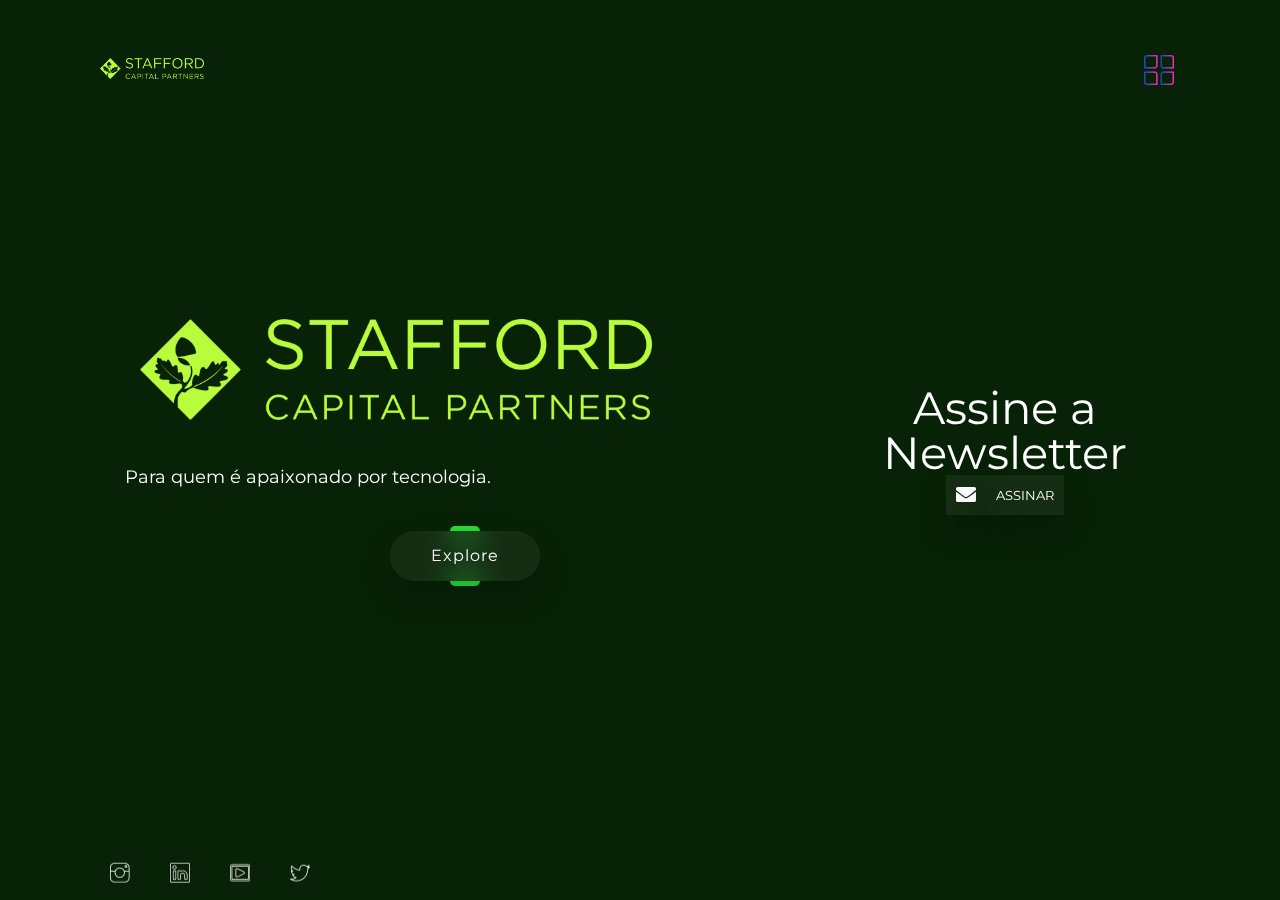
==== index.html @ c1669920 "initial commit" ====
<!DOCTYPE html>
<html>
    <head>
        <meta charset="utf-8">
        <title>Ubii</title>

        <link rel="stylesheet" type="text/css" href="./css/reset.css">
        <link rel="stylesheet" type="text/css" href="./css/style.css">
        <link rel="stylesheet" href="https://use.fontawesome.com/releases/v5.5.0/css/all.css">
        <link rel="preconnect" href="https://fonts.googleapis.com">
        <link rel="preconnect" href="https://fonts.gstatic.com" crossorigin>
        <link href="https://fonts.googleapis.com/css2?family=Dancing+Script&display=swap" rel="stylesheet">
        <link rel="preconnect" href="https://fonts.googleapis.com">
        <link rel="preconnect" href="https://fonts.gstatic.com" crossorigin>
        <link href="https://fonts.googleapis.com/css2?family=Montserrat:ital,wght@1,300&display=swap" rel="stylesheet">

    </head>

    <body>
      
        <section class="showcase">
            <header>
                <h1 class="logo"><a href="./index.html"><img src="./imagens/Stafford+logo-LIME.png"></a></h1>
                <div class="toggle" ></div>
            </header>

              <video class="videobackground" src="./video/redBlackBackground.mp4" muted loop autoplay type="video/mp4"></video>
              
               <div class="overlay"></div>

               <main>

                   <section class="site-title">

                    <div class="text">
                        <div class="site-background">
                            <img class="logogrande" src="./imagens/Stafford+logo-LIME.png">
                            <p class="informacao">Para quem é apaixonado por tecnologia.</p>
                        </div>
                        <div class="container">
                            <div class="btn"><a href="./blog.html">Explore</a></div>
                        </div>
                    </div>

                   
                                   
                   </section>

               </main>            

                <ul class="social">
                    <li><a href="#"><img src="./imagens/intagram.png" alt=""></a></li>
                    <li><a href="#"><img src="./imagens/linkedin.png" alt=""></a></li>
                    <li><a href="#"><img src="./imagens/youtube.png" alt=""></a></li>
                    <li><a href="#"><img src="./imagens/twitter.png" alt=""></a></li>
                </ul>

                <div class="newsletter">
                    <form action="">
                        <h1>Assine a Newsletter</h1>
                        <div class="email-box">
                            <i class="fas fa-envelope"></i>
                            <input class="tbox" type="email" name="" value="" placeholder="Insira seu e-mail">
                            <button class="btn2" type="button" name="button">Assinar</button>

                        </div>
                    </form>
                </div>
            </section>

        

        <div class="menu">
            
                <a href="./index.html">
                    <span></span>
                    <span></span>
                    <span></span>
                    <span></span>                    
                Inicio
                </a>

                <a href="./blog.html">
                    <span></span>
                    <span></span>
                    <span></span>
                    <span></span>
                Blog
                </a>

                <a href="./sobre.html">
                    <span></span>
                    <span></span>
                    <span></span>
                    <span></span>
                Sobre
                </a>

                <a href="./contato.html">
                    <span></span>
                    <span></span>
                    <span></span>
                    <span></span>
                Contato
            </a>
    

            <script src="./js/menu.js"></script>
    
            
        </div>


    </body>

</html>
---- css/style.css ----
@import url('https://fonts.googleapis.com/css2?family=Dancing+Script:wght@400;500;700&family=Libre+Baskerville:wght@700&family=Poppins:ital,wght@0,300;0,400;1,200;1,500;1,600&display=swap');


:root {
    /*theme font-family*/
    --Montserrat: 'Montserrat', sans-serif;
    
}

/* -- Global Class -- */


* {
    box-sizing: border-box;
    margin: 0;
    padding: 0;
    font-family: var(--Montserrat);
    background-image: url();
}

header {
    position: absolute;
    top: 0;
    left: 0;
    width: 100%;
    padding: 40px 100px;
    z-index: 1000;
    display: flex;
    justify-content: space-between;
    align-items: center;
}

.logo img {
    width: 10%;
}

header .logo {
    cursor: pointer;
}

.toggle {
    position: relative;
    width: 60px;
    height: 60px;
    background: url(../imagens/menu.png);
    background-repeat:no-repeat;
    background-size: 30px;
    background-position: center;
    cursor: pointer;
}

.toggle.active{
    background: url(../imagens/close.png);
    background-repeat:no-repeat;
    background-size:25px;
    background-position:center;
    cursor:pointer;
}

.showcase {
    position: absolute;
    justify-content: center;
    right: 0; 
    width: 100%;
    min-height: 100vh;
    padding: 100px;
    display: flex;
    justify-content: space-between;
    align-items: center;
    background: #111;
    color: #fff;
    z-index: 2;
    transition: 0.5s;
}

.showcase.active {
    right: 300px;
}

.showcase video {
    position: absolute;
    top: 0;
    left: 0;
    width: 100%;
    height: 100%;
    object-fit: cover;
    opacity: 0.8;
}

.showcase header {
    position: absolute;
    top: 0;
    left: 0;
    width: 100%;
    padding: 40px 100px;
    z-index: 1000;
    display: flex;
    align-items: center;
    justify-content: space-between;

}

.overlay {
  position: absolute;
  justify-content: center;
  height: 110vh;
  top: 0;
  left: 0;
  width: 100%;
  height: 100%;
  background: #36fa2f;
  mix-blend-mode: overlay;
  align-items: center;
}

.menu {
    display: none;
    
}

.text {
    position: relative;
    z-index: 10;
    padding: 20px;
}

.logogrande {
    position: relative;
    padding:20px;
    width:80%;
}

.text h2 {
    
    font-size: 3em;
    padding: 50px;
    font-family: 'Dancing Script', cursive;
    font-weight: 500px;
    line-height: 0;
    background: -webkit-linear-gradient(left, #8E3FBF, #BF3FB0, #d3a034, #ED412A 100%);
	background: linear-gradient( to right,  #8E3FBF, #BF3FB0, #d3a034, #ED412A 100% );
	-webkit-background-clip: text;
	-webkit-text-fill-color: transparent ;
	text-decoration: underline;

    
}


.text p {
    font-size: 1.1em;
    font-family: var(--Montserrat);
    padding: 5px;
    margin: 20px 0;
    font-weight: 400;
    max-width: 700px;
}

/* -- Newslatter -- */

.newsletter {
    padding: 100px 150px;
    padding-top: 1rem;
    background: no-repeat center;
    background-size: cover;
    color: #fff;
    font-size: 20px;
    text-align: center;
    padding:20px;
    width:710px;
    position:relative;
   font-family: var(--Montserrat);
}

.newsletter h1{
    font-size: 45px;
}

.email-box{
    height: 40px;
    justify-content: center;
    display: flex;

}

.email-box i{
    background: rgba(255, 255, 255, 0.05);
    box-shadow: 0 15px 35px rgba(0, 0, 0, 0.2);
    border-top: 1px sikud rgba(255, 225, 255, 0.1);
    border-bottom: 1px sikud rgba(255, 225, 255, 0.1);
    width: 40px;
    line-height: 40px;
}

.tbox, .btn2{
    border: none;
    outline: none;
}

.tbox {
    width: 0px;
    transition: 0.6s;
}

.tbox {
    width: 0px;
}

.email-box:hover > .tbox, .tbox:focus {
    width: 260px;
    padding: 0 10px;
}

.btn2 {
   background: rgba(255, 255, 255, 0.05);
   box-shadow: 0 15px 35px rgba(0, 0, 0, 0.2);
   border-top: 1px sikud rgba(255, 225, 255, 0.1);
   border-bottom: 1px sikud rgba(255, 225, 255, 0.1);
   color: #fff;
   padding: 0 10px;
   text-transform: uppercase;
   cursor: pointer;
}

/* -- Newslatter -- */

/* --- botão teste --- */


.text a:hover {
    letter-spacing: 3px;
}

.social {
    position: absolute;
    bottom: 5px;
    z-index: 10;
    display: flex;
    justify-content: center;
    align-items: center;
}

.social li {
    list-style: none;
}

.social li a {
    display: inline-block;
    filter: invert(1);
    margin-right: 20px;
    transform: scale(0.5);
    transition: 0.5s;
}

.social li a:hover {
    transform: scale(0.5) translateY(-15px);

}





/* -- Site Content -- */

.menu {
    position: absolute;
    right: 0;
    width: 300px;
    height: 100%;
    display: flex;
    align-items: center;
    justify-content: center;
    flex-direction: column;
    

}

.menu a{
    position: relative;
    display: inline-block;
    margin: 25px 0;
    text-decoration: none;
    text-transform: uppercase;
    letter-spacing: 4px;
    padding: 25px 30px;
    padding-top: 1rem;
    font-size: var(--Montserrat);    
   
}

.menu  a {
    list-style: none;
    
    font-size: var(--Montserrat);
}

.menu  a {
    text-decoration: none;
    font-size: 24px;
    color: #03e9f4;
    overflow: hidden;
    transition: 0.5s;
    letter-spacing: 4px;
    -webkit-box-reflect: below 1px linear-gradient(transparent, #0005 );
}

.menu a:nth-child(3){
    filter: hue-rotate(110deg);
}
.menu a:nth-child(3){
    filter: hue-rotate(290deg);
}
.menu a:nth-child(2){
    filter: hue-rotate(110deg);
}
.menu a:hover {
  background: #03e9f4;
  color: #050801;
  box-shadow: 0 0 5px #03e9f4,
              0 0 25px #03e9f4,
              0 0 50px #03e9f4,
              0 0 200px #03e9f4;


}

.menu a span{
    position: absolute;
    display: block;   
}

.menu a span:nth-child(1){
    top: 0;
    left: -100;
    width: 100%;
    height: 2px;
    background: linear-gradient(90deg, transparent, #03e9f4);
    animation: animate1 1s linear infinite;
}

@keyframes animate1 
{
    0%
    {
        left: -100%;
    } 
    50%, 100%
    {
        left: 100%;
    }

}

.menu a span:nth-child(2){
    top: -100%;
    right:0;
    width: 2px;
    height: 100%;
    background: linear-gradient(180deg, transparent, #03e9f4);
    animation: animate2 1s linear infinite;
    animation-delay: 0.25s;
}

@keyframes animate2 
{
    0%
    {
        top: -100%;
    } 
    50%, 100%
    {
        top: 100%;
    }

}
.menu a span:nth-child(3){
    bottom: 0;
    right:-100%;
    width: 100%;
    height: 2px;
    background: linear-gradient(270deg, transparent, #03e9f4);
    animation: animate3 1s linear infinite;
    animation-delay: 0.5s;
}

@keyframes animate3
{
    0%
    {
        right: -100%;
    } 
    50%, 100%
    {
        right: 100%;
    }

}

.menu a span:nth-child(4){
    bottom: -100%;
    left:0;
    width: 2px;
    height: 100%;
    background: linear-gradient(360deg, transparent, #03e9f4);
    animation: animate4 2s linear infinite;
    animation-delay: 0.75s;
}

@keyframes animate4
{
    0%
    {
        bottom: -100%;
    } 
    50%, 100%
    {
        bottom: 100%;
    }

}

/* x-- Site Content --x */

/* --- Botton menu --- */

/* x--- Botton menu x--- */


/* --- Button general --- */


.container {
    width: 100%;
    display: flex;
    flex-wrap: wrap;
    justify-content: space-around;
    

}

.container .btn {
    position: relative;
    width: 150px;
    height: 50px;
    margin: 20px;
}

.container .btn a {
    position: absolute;
    top: 0;
    left: 0;
    width: 100%;
    height: 100%;
    display: flex;
    justify-content:center;
    align-items: center;
    background: rgba(255, 255, 255, 0.05);
    box-shadow: 0 15px 35px rgba(0, 0, 0, 0.2);
    border-top: 1px sikud rgba(255, 225, 255, 0.1);
    border-bottom: 1px sikud rgba(255, 225, 255, 0.1);
    border-radius: 30px;
    color: #fff;
    z-index: 1;
    font-weight: 400;
    letter-spacing: 1px;
    text-decoration: none;
    overflow: hidden;
    transition: 0.5s;
    backdrop-filter: blur(15px);


}

.container .btn:hover a {
    letter-spacing: 3px;
}

.container.btn a::before {
    content: '';
    position: absolute;
    top: 0;
    left: 0;
    width: 50%;
    height: 100%;
    background: linear-gradient(to left, rgba(255, 255, 255, 0.15), transparent);
    transform: skewX(45deg) translateX(0);
    transition: 0.5s;
}

.container .btn:hover a::before {
    transform: skewX(45deg) translateX(200%);
} 

.container .btn::before {
    content: '';
    position: absolute;
    left: 50%;
    transform: translateX(-50%);
    bottom: -5px;
    width: 30px;
    height: 10px;
    background: rgb(41, 221, 56);
    border-radius: 10px;
    transition: 0.5s;
    transition-delay: 0s;

}

.container .btn:hover::before{
    bottom: 0;
    height: 50%;
    width: 80%;
    border-radius: 30px;
    transition-delay: 0.5s;
}

.container .btn::after {
    content: '';
    position: absolute;
    left: 50%;
    transform: translateX(-50%);
    top: -5px;
    width: 30px;
    height: 10px;
    background: rgb(41, 221, 56);
    border-radius: 10px;
    transition: 0.5s;
    transition-delay: 0s;

}

.container .btn:hover::after{
    top: 0;
    height: 50%;
    width: 80%;
    border-radius: 30px;
    transition-delay: 0.5s;
}

/* --- x Button general x --- */


@media(max-width: 991px) {
    .showcase,
    .showcase header {
        padding: 0px;

    }

    .text h2 {
        font-size: ;
    }
}
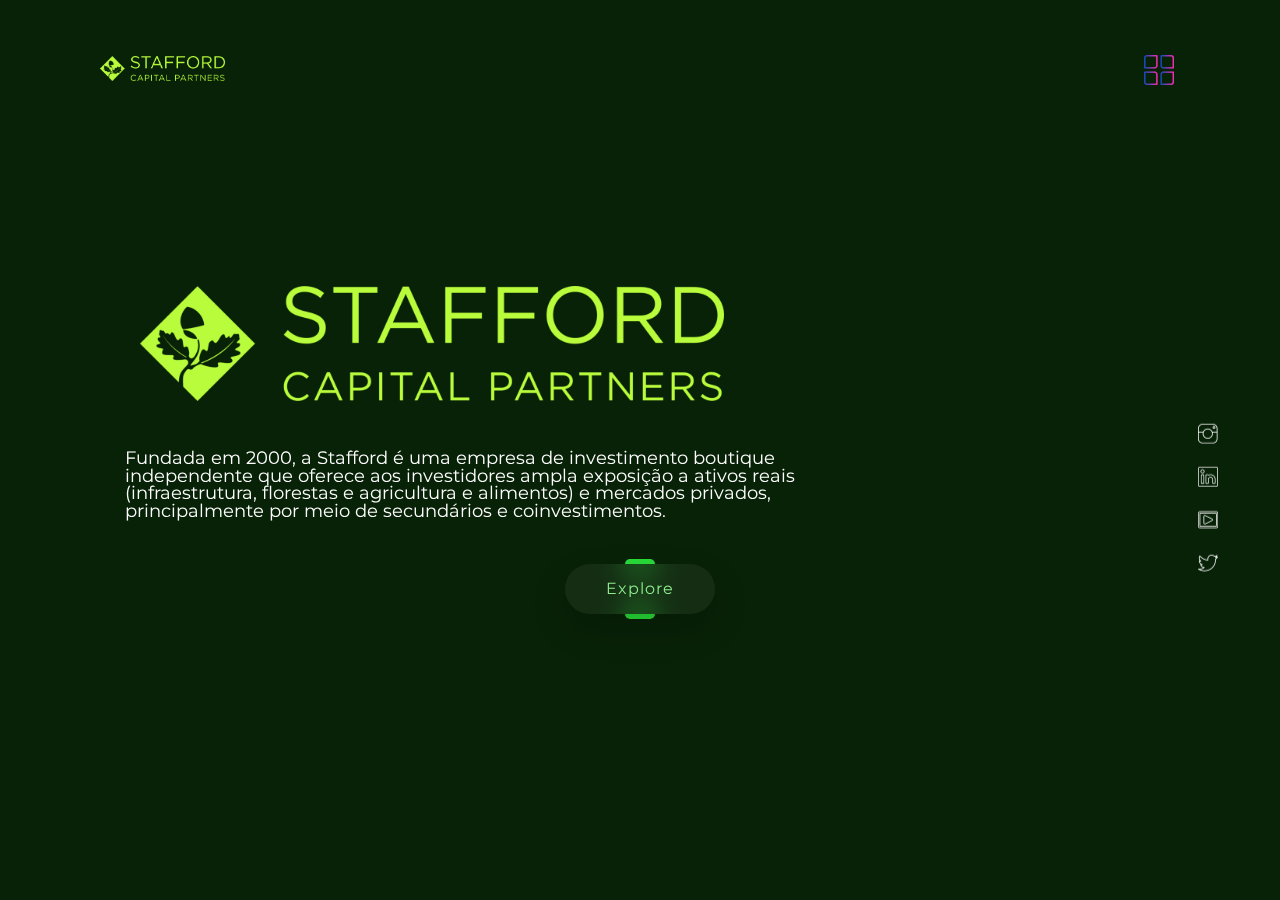
==== commit 083eb8e6: "second commit" ====
--- a/index.html
+++ b/index.html
@@ -2,7 +2,7 @@
 <html>
     <head>
         <meta charset="utf-8">
-        <title>Ubii</title>
+        <title>Stafford Capital Partners</title>
 
         <link rel="stylesheet" type="text/css" href="./css/reset.css">
         <link rel="stylesheet" type="text/css" href="./css/style.css">
@@ -24,7 +24,7 @@
                 <div class="toggle" ></div>
             </header>
 
-              <video class="videobackground" src="./video/redBlackBackground.mp4" muted loop autoplay type="video/mp4"></video>
+              <video class="videobackground" src="./video/greenBackground.mp4" muted loop autoplay type="video/mp4"></video>
               
                <div class="overlay"></div>
 
@@ -35,19 +35,19 @@
                     <div class="text">
                         <div class="site-background">
                             <img class="logogrande" src="./imagens/Stafford+logo-LIME.png">
-                            <p class="informacao">Para quem é apaixonado por tecnologia.</p>
+                            <p class="informacao">Fundada em 2000, a Stafford é uma empresa de investimento boutique independente que oferece aos investidores ampla exposição a ativos reais (infraestrutura, florestas e agricultura e alimentos) e mercados privados, principalmente por meio de secundários e coinvestimentos. </p>
                         </div>
                         <div class="container">
                             <div class="btn"><a href="./blog.html">Explore</a></div>
                         </div>
                     </div>
 
-                   
+                  
                                    
                    </section>
 
                </main>            
-
+             
                 <ul class="social">
                     <li><a href="#"><img src="./imagens/intagram.png" alt=""></a></li>
                     <li><a href="#"><img src="./imagens/linkedin.png" alt=""></a></li>
@@ -55,17 +55,11 @@
                     <li><a href="#"><img src="./imagens/twitter.png" alt=""></a></li>
                 </ul>
 
-                <div class="newsletter">
-                    <form action="">
-                        <h1>Assine a Newsletter</h1>
-                        <div class="email-box">
-                            <i class="fas fa-envelope"></i>
-                            <input class="tbox" type="email" name="" value="" placeholder="Insira seu e-mail">
-                            <button class="btn2" type="button" name="button">Assinar</button>
-
-                        </div>
+                <div class="about">
                     </form>
                 </div>
+
+               
             </section>
 
         
--- a/css/style.css
+++ b/css/style.css
@@ -31,7 +31,7 @@
 }
 
 .logo img {
-    width: 10%;
+    width: 12%;
 }
 
 header .logo {
@@ -113,6 +113,10 @@
   align-items: center;
 }
 
+.img {
+    position: relative;
+}
+
 .menu {
     display: none;
     
@@ -127,23 +131,7 @@
 .logogrande {
     position: relative;
     padding:20px;
-    width:80%;
-}
-
-.text h2 {
-    
-    font-size: 3em;
-    padding: 50px;
-    font-family: 'Dancing Script', cursive;
-    font-weight: 500px;
-    line-height: 0;
-    background: -webkit-linear-gradient(left, #8E3FBF, #BF3FB0, #d3a034, #ED412A 100%);
-	background: linear-gradient( to right,  #8E3FBF, #BF3FB0, #d3a034, #ED412A 100% );
-	-webkit-background-clip: text;
-	-webkit-text-fill-color: transparent ;
-	text-decoration: underline;
-
-    
+    width:60%;
 }
 
 
@@ -158,69 +146,13 @@
 
 /* -- Newslatter -- */
 
-.newsletter {
-    padding: 100px 150px;
-    padding-top: 1rem;
-    background: no-repeat center;
-    background-size: cover;
-    color: #fff;
-    font-size: 20px;
-    text-align: center;
-    padding:20px;
-    width:710px;
+.informacao {
     position:relative;
-   font-family: var(--Montserrat);
-}
-
-.newsletter h1{
-    font-size: 45px;
-}
-
-.email-box{
-    height: 40px;
-    justify-content: center;
-    display: flex;
-
-}
-
-.email-box i{
-    background: rgba(255, 255, 255, 0.05);
-    box-shadow: 0 15px 35px rgba(0, 0, 0, 0.2);
-    border-top: 1px sikud rgba(255, 225, 255, 0.1);
-    border-bottom: 1px sikud rgba(255, 225, 255, 0.1);
-    width: 40px;
-    line-height: 40px;
-}
-
-.tbox, .btn2{
-    border: none;
-    outline: none;
-}
-
-.tbox {
-    width: 0px;
-    transition: 0.6s;
-}
-
-.tbox {
-    width: 0px;
-}
-
-.email-box:hover > .tbox, .tbox:focus {
-    width: 260px;
-    padding: 0 10px;
-}
-
-.btn2 {
-   background: rgba(255, 255, 255, 0.05);
-   box-shadow: 0 15px 35px rgba(0, 0, 0, 0.2);
-   border-top: 1px sikud rgba(255, 225, 255, 0.1);
-   border-bottom: 1px sikud rgba(255, 225, 255, 0.1);
-   color: #fff;
-   padding: 0 10px;
-   text-transform: uppercase;
-   cursor: pointer;
-}
+    width: 100%;
+    padding-left: 10%;
+    align-items: justify;
+}
+
 
 /* -- Newslatter -- */
 
@@ -233,9 +165,10 @@
 
 .social {
     position: absolute;
-    bottom: 5px;
-    z-index: 10;
-    display: flex;
+    bottom: 35%;
+    margin-left: 85%;
+    z-index: 5;
+    display:block;
     justify-content: center;
     align-items: center;
 }
@@ -247,7 +180,7 @@
 .social li a {
     display: inline-block;
     filter: invert(1);
-    margin-right: 20px;
+    margin-right: 100%;
     transform: scale(0.5);
     transition: 0.5s;
 }
@@ -259,13 +192,12 @@
 
 
 
-
-
 /* -- Site Content -- */
 
 .menu {
     position: absolute;
     right: 0;
+    background: #283541;
     width: 300px;
     height: 100%;
     display: flex;
@@ -298,29 +230,29 @@
 .menu  a {
     text-decoration: none;
     font-size: 24px;
-    color: #03e9f4;
+    color: #eff0f1;
     overflow: hidden;
     transition: 0.5s;
     letter-spacing: 4px;
     -webkit-box-reflect: below 1px linear-gradient(transparent, #0005 );
 }
 
-.menu a:nth-child(3){
+.menu a:nth-child(){
     filter: hue-rotate(110deg);
 }
-.menu a:nth-child(3){
+.menu a:nth-child(){
     filter: hue-rotate(290deg);
 }
-.menu a:nth-child(2){
+.menu a:nth-child(){
     filter: hue-rotate(110deg);
 }
 .menu a:hover {
-  background: #03e9f4;
+  background: #4ce925;
   color: #050801;
-  box-shadow: 0 0 5px #03e9f4,
-              0 0 25px #03e9f4,
-              0 0 50px #03e9f4,
-              0 0 200px #03e9f4;
+  box-shadow: 0 0 5px #4ce925,
+              0 0 25px #4ce925,
+              0 0 50px #4ce925,
+              0 0 200px #4ce925;
 
 
 }
@@ -335,7 +267,7 @@
     left: -100;
     width: 100%;
     height: 2px;
-    background: linear-gradient(90deg, transparent, #03e9f4);
+    background: linear-gradient(90deg, transparent, #4ce925);
     animation: animate1 1s linear infinite;
 }
 
@@ -357,7 +289,7 @@
     right:0;
     width: 2px;
     height: 100%;
-    background: linear-gradient(180deg, transparent, #03e9f4);
+    background: linear-gradient(180deg, transparent, #4ce925);
     animation: animate2 1s linear infinite;
     animation-delay: 0.25s;
 }
@@ -379,7 +311,7 @@
     right:-100%;
     width: 100%;
     height: 2px;
-    background: linear-gradient(270deg, transparent, #03e9f4);
+    background: linear-gradient(270deg, transparent, #4ce925);
     animation: animate3 1s linear infinite;
     animation-delay: 0.5s;
 }
@@ -402,7 +334,7 @@
     left:0;
     width: 2px;
     height: 100%;
-    background: linear-gradient(360deg, transparent, #03e9f4);
+    background: linear-gradient(360deg, transparent, #4ce925);
     animation: animate4 2s linear infinite;
     animation-delay: 0.75s;
 }
@@ -420,11 +352,7 @@
 
 }
 
-/* x-- Site Content --x */
-
-/* --- Botton menu --- */
-
-/* x--- Botton menu x--- */
+
 
 
 /* --- Button general --- */
@@ -460,7 +388,7 @@
     border-top: 1px sikud rgba(255, 225, 255, 0.1);
     border-bottom: 1px sikud rgba(255, 225, 255, 0.1);
     border-radius: 30px;
-    color: #fff;
+    color: rgb(141, 235, 141);
     z-index: 1;
     font-weight: 400;
     letter-spacing: 1px;
@@ -474,6 +402,8 @@
 
 .container .btn:hover a {
     letter-spacing: 3px;
+    color: rgb(11, 66, 29);
+    font-size: 23px;
 }
 
 .container.btn a::before {
